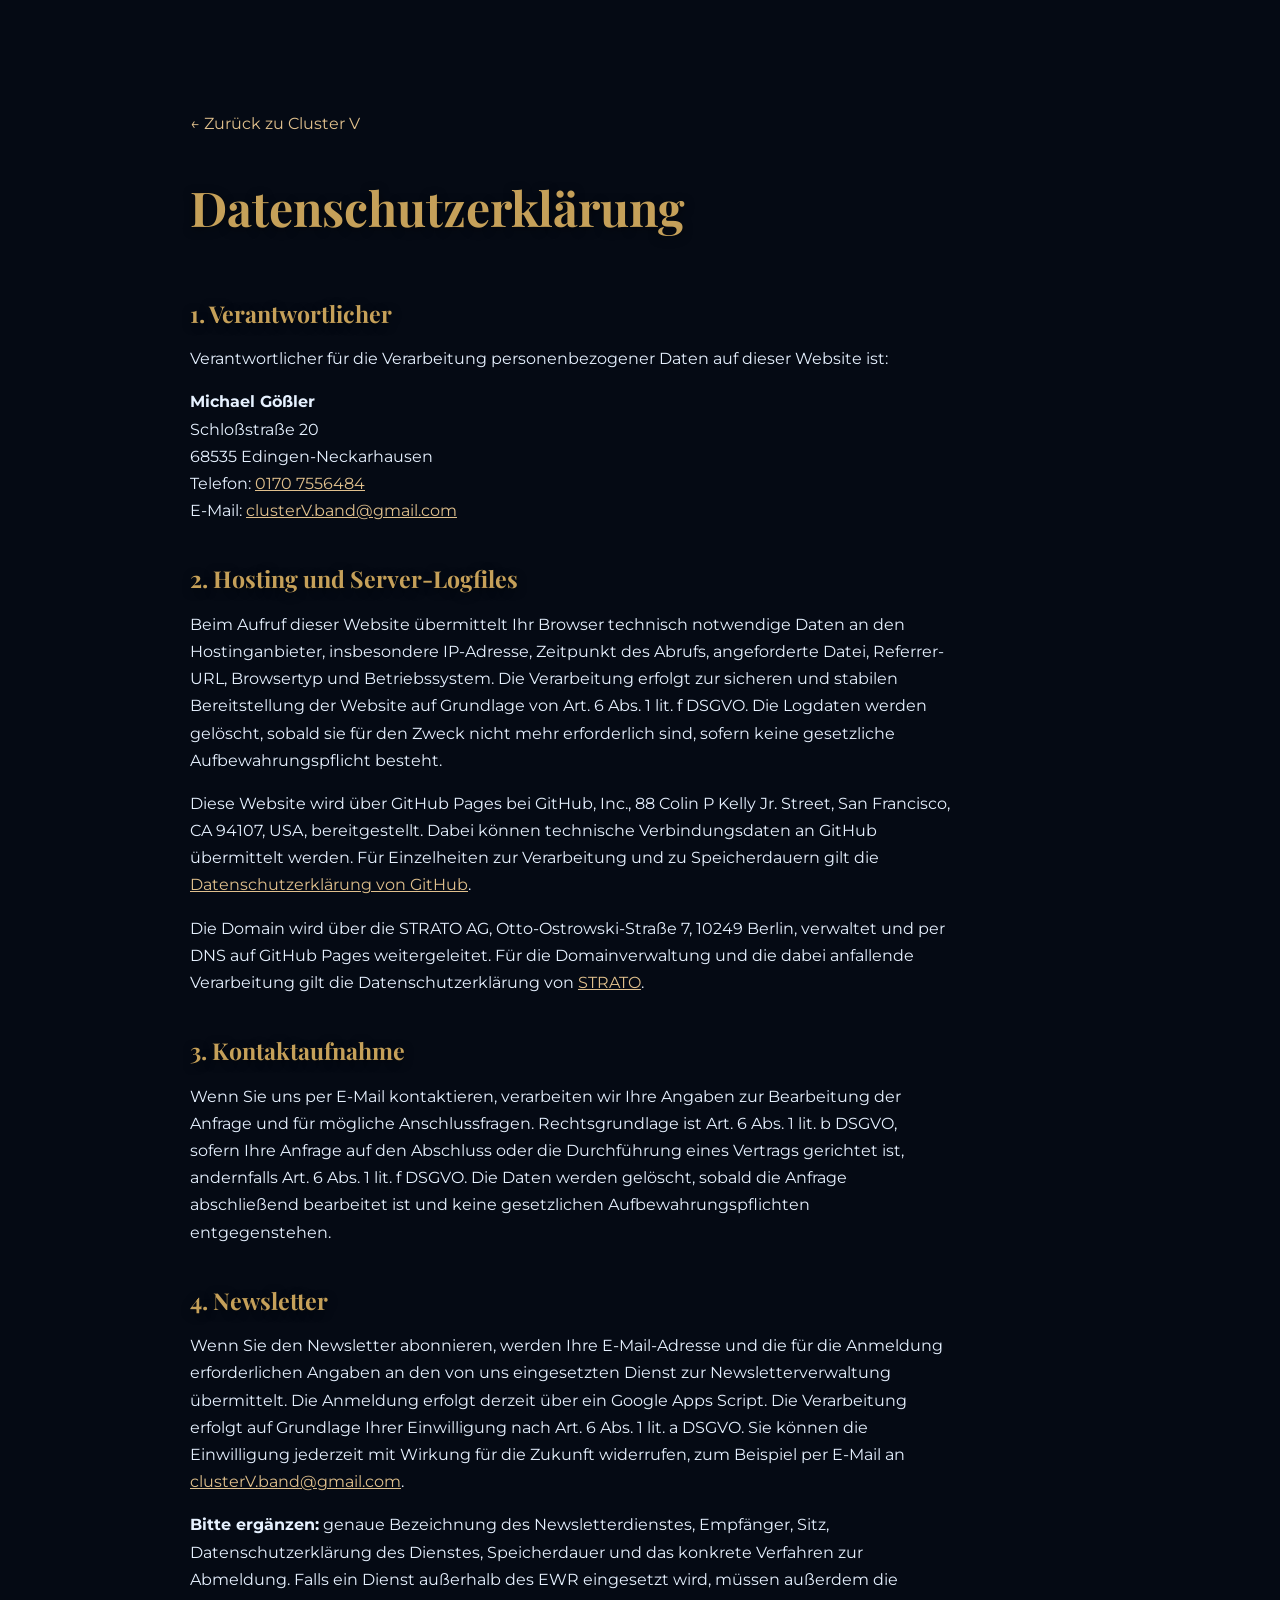
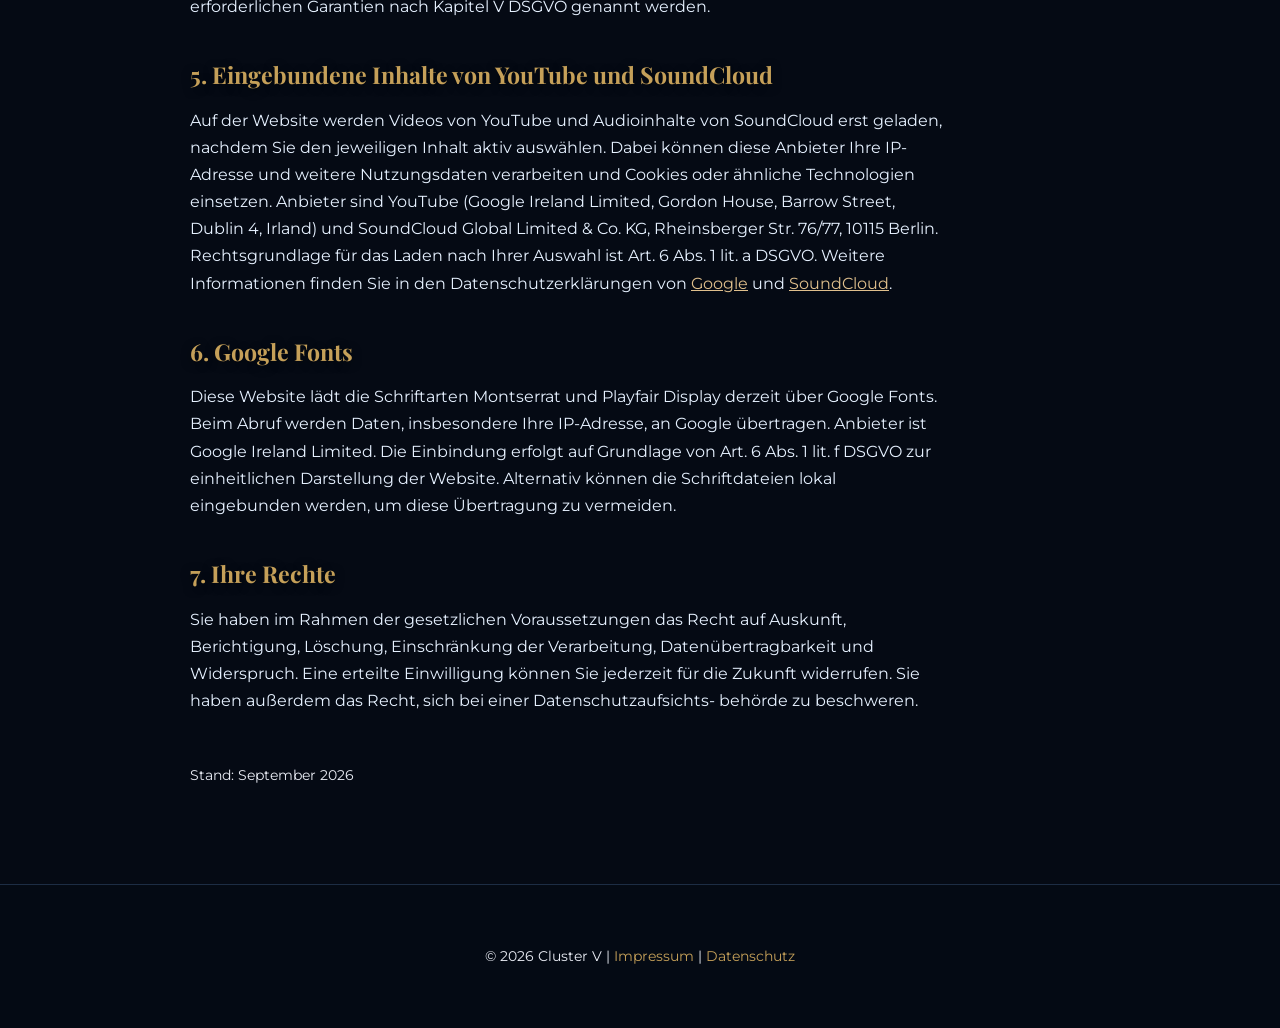
==== datenschutz.html @ 7e2f96c8 "Impressum und Datenschutz" ====
<!doctype html>
<html lang="de">
  <head>
    <meta charset="UTF-8" />
    <meta name="viewport" content="width=device-width, initial-scale=1.0" />
    <meta name="description" content="Datenschutzerklärung von Cluster V" />
    <title>Datenschutz | Cluster V</title>
    <link rel="stylesheet" href="style.css" />
    <link rel="preconnect" href="https://fonts.googleapis.com" />
    <link rel="preconnect" href="https://fonts.gstatic.com" crossorigin />
    <link
      href="https://fonts.googleapis.com/css2?family=Playfair+Display:wght@700&family=Montserrat:wght@300;400;600&display=swap"
      rel="stylesheet"
    />
  </head>
  <body class="legal-page">
    <main class="legal-content">
      <a class="legal-back" href="index.html">&larr; Zurück zu Cluster V</a>
      <h1>Datenschutzerklärung</h1>

      <h2>1. Verantwortlicher</h2>
      <p>
        Verantwortlicher für die Verarbeitung personenbezogener Daten auf dieser
        Website ist:
      </p>
      <address>
        <strong>Michael Gößler</strong><br />
        Schloßstraße 20<br />
        68535 Edingen-Neckarhausen<br />
        Telefon: <a href="tel:+491707556484">0170 7556484</a><br />
        E-Mail:
        <a href="mailto:clusterV.band@gmail.com">clusterV.band@gmail.com</a>
      </address>

      <h2>2. Hosting und Server-Logfiles</h2>
      <p>
        Beim Aufruf dieser Website übermittelt Ihr Browser technisch notwendige
        Daten an den Hostinganbieter, insbesondere IP-Adresse, Zeitpunkt des
        Abrufs, angeforderte Datei, Referrer-URL, Browsertyp und Betriebssystem.
        Die Verarbeitung erfolgt zur sicheren und stabilen Bereitstellung der
        Website auf Grundlage von Art. 6 Abs. 1 lit. f DSGVO. Die Logdaten
        werden gelöscht, sobald sie für den Zweck nicht mehr erforderlich sind,
        sofern keine gesetzliche Aufbewahrungspflicht besteht.
      </p>
      <p>
        Diese Website wird über GitHub Pages bei GitHub, Inc., 88 Colin P Kelly
        Jr. Street, San Francisco, CA 94107, USA, bereitgestellt. Dabei können
        technische Verbindungsdaten an GitHub übermittelt werden. Für
        Einzelheiten zur Verarbeitung und zu Speicherdauern gilt die
        <a
          href="https://docs.github.com/en/site-policy/privacy-policies/github-privacy-statement"
          target="_blank"
          rel="noopener noreferrer"
          >Datenschutzerklärung von GitHub</a
        >.
      </p>
      <p>
        Die Domain wird über die STRATO AG, Otto-Ostrowski-Straße 7, 10249
        Berlin, verwaltet und per DNS auf GitHub Pages weitergeleitet. Für die
        Domainverwaltung und die dabei anfallende Verarbeitung gilt die
        Datenschutzerklärung von
        <a
          href="https://www.strato.de/datenschutz/"
          target="_blank"
          rel="noopener noreferrer"
          >STRATO</a
        >.
      </p>

      <h2>3. Kontaktaufnahme</h2>
      <p>
        Wenn Sie uns per E-Mail kontaktieren, verarbeiten wir Ihre Angaben zur
        Bearbeitung der Anfrage und für mögliche Anschlussfragen.
        Rechtsgrundlage ist Art. 6 Abs. 1 lit. b DSGVO, sofern Ihre Anfrage auf
        den Abschluss oder die Durchführung eines Vertrags gerichtet ist,
        andernfalls Art. 6 Abs. 1 lit. f DSGVO. Die Daten werden gelöscht,
        sobald die Anfrage abschließend bearbeitet ist und keine gesetzlichen
        Aufbewahrungspflichten entgegenstehen.
      </p>

      <h2>4. Newsletter</h2>
      <p>
        Wenn Sie den Newsletter abonnieren, werden Ihre E-Mail-Adresse und die
        für die Anmeldung erforderlichen Angaben an den von uns eingesetzten
        Dienst zur Newsletterverwaltung übermittelt. Die Anmeldung erfolgt
        derzeit über ein Google Apps Script. Die Verarbeitung erfolgt auf
        Grundlage Ihrer Einwilligung nach Art. 6 Abs. 1 lit. a DSGVO. Sie können
        die Einwilligung jederzeit mit Wirkung für die Zukunft widerrufen, zum
        Beispiel per E-Mail an
        <a href="mailto:clusterV.band@gmail.com">clusterV.band@gmail.com</a>.
      </p>
      <p>
        <strong>Bitte ergänzen:</strong> genaue Bezeichnung des
        Newsletterdienstes, Empfänger, Sitz, Datenschutzerklärung des Dienstes,
        Speicherdauer und das konkrete Verfahren zur Abmeldung. Falls ein Dienst
        außerhalb des EWR eingesetzt wird, müssen außerdem die erforderlichen
        Garantien nach Kapitel V DSGVO genannt werden.
      </p>

      <h2>5. Eingebundene Inhalte von YouTube und SoundCloud</h2>
      <p>
        Auf der Website werden Videos von YouTube und Audioinhalte von
        SoundCloud erst geladen, nachdem Sie den jeweiligen Inhalt aktiv
        auswählen. Dabei können diese Anbieter Ihre IP-Adresse und weitere
        Nutzungsdaten verarbeiten und Cookies oder ähnliche Technologien
        einsetzen. Anbieter sind YouTube (Google Ireland Limited, Gordon House,
        Barrow Street, Dublin 4, Irland) und SoundCloud Global Limited &amp; Co.
        KG, Rheinsberger Str. 76/77, 10115 Berlin. Rechtsgrundlage für das Laden
        nach Ihrer Auswahl ist Art. 6 Abs. 1 lit. a DSGVO. Weitere Informationen
        finden Sie in den Datenschutzerklärungen von
        <a
          href="https://policies.google.com/privacy"
          target="_blank"
          rel="noopener noreferrer"
          >Google</a
        >
        und
        <a
          href="https://soundcloud.com/pages/privacy"
          target="_blank"
          rel="noopener noreferrer"
          >SoundCloud</a
        >.
      </p>

      <h2>6. Google Fonts</h2>
      <p>
        Diese Website lädt die Schriftarten Montserrat und Playfair Display
        derzeit über Google Fonts. Beim Abruf werden Daten, insbesondere Ihre
        IP-Adresse, an Google übertragen. Anbieter ist Google Ireland Limited.
        Die Einbindung erfolgt auf Grundlage von Art. 6 Abs. 1 lit. f DSGVO zur
        einheitlichen Darstellung der Website. Alternativ können die
        Schriftdateien lokal eingebunden werden, um diese Übertragung zu
        vermeiden.
      </p>

      <h2>7. Ihre Rechte</h2>
      <p>
        Sie haben im Rahmen der gesetzlichen Voraussetzungen das Recht auf
        Auskunft, Berichtigung, Löschung, Einschränkung der Verarbeitung,
        Datenübertragbarkeit und Widerspruch. Eine erteilte Einwilligung können
        Sie jederzeit für die Zukunft widerrufen. Sie haben außerdem das Recht,
        sich bei einer Datenschutzaufsichts- behörde zu beschweren.
      </p>

      <p class="legal-updated">Stand: September 2026</p>
    </main>
    <footer>
      <p>
        &copy; <span id="currentYear">2026</span> Cluster V |
        <a href="impressum.html">Impressum</a> |
        <a href="datenschutz.html">Datenschutz</a>
      </p>
    </footer>
    <script>
      document.getElementById("currentYear").textContent =
        new Date().getFullYear();
    </script>
  </body>
</html>
---- style.css ----
/* 
 * Variablen für ein konsistentes Farbschema und Abstände 
 */
:root {
    --dark-blue: #050a14;
    --navy-medium: #0a192f;
    --accent-gold: #c5a059;
    --accent-gold-bright: #e0c08d;
    --text-light: #e6f1ff;
    --text-muted: #eaedf5;
    --text-green: #c1ff72;
    --navy-border: #1d2d44;
    --members-gap-desktop: 20px; /* Abstand zwischen den Mitgliedern auf größeren Bildschirmen */
    --members-gap-mobile: 10px;  /* Abstand zwischen den Mitgliedern auf kleineren Bildschirmen */
    --bg-overlay: rgba(5, 10, 20, 0.8);
}

html {
    /* Verhindert, dass der fixed Header die Überschrift beim Scrollen überdeckt */
    scroll-padding-top: 70px; /* Reduziert, um exakter mit der Header-Höhe abzuschließen */
    scroll-behavior: smooth;
    overflow-x: hidden; /* Verhindert horizontales Scrollen auf HTML-Ebene */
}

* { margin: 0; padding: 0; box-sizing: border-box; }

body {
    font-family: 'Montserrat', sans-serif;
    background-color: var(--dark-blue);
    color: var(--text-light);
    line-height: 1.7;
    overflow-x: hidden;
    /* Aktiviert Scroll-Snap für das Einrasten der Sektionen */
    scroll-snap-type: y proximity; 
}

h1, h2 {
    font-family: 'Playfair Display', serif;
    color: var(--accent-gold);
    font-size: clamp(2rem, 8vw, 3rem); /* Responsive font size for h2 */
    margin-bottom: 40px;
    text-shadow: 0 2px 10px rgba(0,0,0,0.5);
}

.logo {
    font-family: 'Montserrat', sans-serif;
    font-size: 1.1rem;
    font-weight: 800;
    color: var(--accent-gold) !important; /* !important überschreibt das inline color:inherit aus dem HTML */
    text-transform: uppercase;
    letter-spacing: 2px;
    transition: color 0.3s ease;
}

header {
    background: transparent;
    padding: 30px 4%;
    position: fixed;
    width: 100%;
    top: 0;
    z-index: 1000;
    border-bottom: 1px solid transparent;
    transition: background 0.4s, padding 0.4s, backdrop-filter 0.4s;
}

header.scrolled {
    background: rgba(5, 10, 20, 0.95);
    backdrop-filter: blur(15px);
    border-bottom: 1px solid rgba(197, 160, 89, 0.1);
    padding: 15px 4%;
}

nav {
    display: flex;
    justify-content: space-between;
    align-items: center;
    width: 100%;
}

.audio-control {
    position: absolute;
    bottom: 40px;
    left: 60px;
    z-index: 100;
}

#musicToggle {
    background: transparent;
    border: 1px solid rgba(197, 160, 89, 0.4);
    backdrop-filter: blur(5px);
    color: var(--accent-gold);
    padding: 8px 20px;
    border-radius: 20px;
    cursor: pointer;
    font-family: 'Montserrat', sans-serif;
    font-size: 0.75rem;
    text-transform: uppercase;
    letter-spacing: 1px;
    transition: background-color 0.4s, border-color 0.4s, box-shadow 0.4s;
}

#musicToggle:hover, #musicToggle.playing {
    background: rgba(197, 160, 89, 0.2);
    border-color: var(--accent-gold);
    box-shadow: 0 0 15px rgba(197, 160, 89, 0.3);
}

.menu-toggle {
    display: none;
    flex-direction: column;
    cursor: pointer;
    gap: 5px;
    z-index: 1001;
}

.menu-toggle span {
    width: 25px;
    height: 2px;
    background-color: var(--accent-gold);
    transition: all 0.3s ease;
}

/* Animation für das Hamburger-Menü zum X */
.menu-open .menu-toggle span:nth-child(1) { transform: rotate(45deg) translate(5px, 5px); }
.menu-open .menu-toggle span:nth-child(2) { opacity: 0; }
.menu-open .menu-toggle span:nth-child(3) { transform: rotate(-45deg) translate(5px, -5px); }

.nav-links { list-style: none; display: flex; margin-left: auto; }
.nav-links li { margin-left: 30px; }
.nav-links a {
    text-decoration: none;
    color: var(--text-light);
    font-size: 0.85rem;
    font-weight: 600;
    text-transform: uppercase;
    letter-spacing: 2px;
    transition: color 0.3s ease;
}
.nav-links a:hover,
.nav-links a.active { color: var(--accent-gold); }

.hero-content {
    width: 100%;
    display: flex;
    flex-direction: column;
    align-items: center;
    justify-content: center;
}

.hero-content h1 { 
    font-family: 'Montserrat', sans-serif;
    font-size: clamp(3.5rem, 15vw, 7rem); 
    margin-bottom: 20px;
    letter-spacing: 12px;
    color: var(--text-green);
    text-transform: uppercase;
}

.hero-subtitle {
    font-size: clamp(1rem, 3vw, 1.2rem);
    letter-spacing: 4px;
    color: var(--text-muted);
    text-transform: uppercase;
}

.hero-subtitle2 {
    font-size: clamp(0.85rem, 2vw, 1rem);
    letter-spacing: 3px;
    color: var(--text-muted);
    text-transform: uppercase;
}

.hero-marquee-wrapper {
    width: min(90vw, 820px);
    margin: 100px auto 0;
    overflow: hidden;
    border: 1px solid rgba(197, 160, 89, 0.35);
    background: rgba(5, 10, 20, 0.65);
    backdrop-filter: blur(8px);
    border-radius: 999px;
    box-shadow: 0 10px 35px rgba(0, 0, 0, 0.25);
}

.hero-marquee {
    display: flex;
    width: max-content;
    white-space: nowrap;
    animation: hero-marquee 16s linear infinite;
    padding: 10px 24px;
    font-size: 0.85rem;
    letter-spacing: 1.5px;
    text-transform: uppercase;
    color: var(--accent-gold-bright);
}

.hero-marquee span,
.hero-marquee a {
    padding-right: 3rem;
}

.hero-marquee a {
    color: var(--accent-gold-bright);
    text-decoration: none;
}

.hero-marquee a:hover {
    color: var(--text-green);
}

@keyframes hero-marquee {
    from { transform: translateX(10%); }
    to { transform: translateX(-50%); }
}

/* Sanftes Einblenden für dynamische Inhalte */
.component-fade-in {
    animation: fadeIn 0.5s ease-in forwards;
}
@keyframes fadeIn { from { opacity: 0; } to { opacity: 1; } }

/* Scroll Down Indicator */
.scroll-indicator {
    position: fixed;
    bottom: 40px;
    right: 60px;
    left: auto;
    transform: none;
    width: 30px;
    height: 50px;
    border: 2px solid var(--accent-gold);
    border-radius: 25px;
    cursor: pointer;
    z-index: 1000;
    display: flex;
    align-items: center;
    justify-content: center;
    opacity: 0;
    visibility: hidden;
    transition: opacity 0.4s ease, visibility 0.4s;
}

/* Nur anzeigen, wenn die übergeordnete Sektion aktiv ist */
section.active > .scroll-indicator {
    opacity: 1;
    visibility: visible;
}

.scroll-indicator.up {
    bottom: 105px;
}

.scroll-indicator span {
    position: absolute;
    width: 10px;
    height: 10px;
    border-bottom: 2px solid var(--accent-gold);
    border-right: 2px solid var(--accent-gold);
    top: 50%;
    left: 50%;
    transform: translate(-50%, -70%) rotate(45deg);
    animation: scroll-ani 2s infinite;
}

.scroll-indicator.up span {
    transform: translate(-50%, -30%) rotate(-135deg);
    animation: scroll-ani-up 2s infinite;
}

@keyframes scroll-ani {
    0% { opacity: 0.1; transform: translate(-50%, -100%) rotate(45deg); }
    50% { opacity: 1; transform: translate(-50%, -20%) rotate(45deg); }
    100% { opacity: 0.1; transform: translate(-50%, 20%) rotate(45deg); }
}

@keyframes scroll-ani-up {
    0% { opacity: 0.1; transform: translate(-50%, 40%) rotate(-135deg); }
    50% { opacity: 1; transform: translate(-50%, -40%) rotate(-135deg); }
    100% { opacity: 0.1; transform: translate(-50%, -80%) rotate(-135deg); }
}

.section-content {
    max-width: 800px;
    margin: 0 auto;
    width: 100%;
}

.aktuelles-image-wrapper {
    margin: 40px auto 0;
    max-width: 900px;
    width: 100%;
}

.aktuelles-links {
    display: flex;
    flex-wrap: wrap;
    justify-content: center;
    gap: 16px;
    margin: 0 auto 30px;
    max-width: 720px;
}

.aktuelles-links a {
    display: inline-flex;
    align-items: center;
    justify-content: center;
    padding: 14px 22px;
    border: 1px solid rgba(197, 160, 89, 0.35);
    background: rgba(5, 10, 20, 0.8);
    color: var(--text-light);
    text-decoration: none;
    text-transform: uppercase;
    letter-spacing: 1px;
    font-weight: 700;
    transition: transform 0.25s ease, background 0.25s ease, border-color 0.25s ease;
}

.aktuelles-links a:hover {
    background: rgba(197, 160, 89, 0.15);
    border-color: var(--accent-gold);
    transform: translateY(-1px);
}

.aktuelles-image-wrapper img {
    width: 100%;
    height: auto;
    border-radius: 12px;
    box-shadow: 0 12px 35px rgba(0, 0, 0, 0.45);
    border: 1px solid rgba(197, 160, 89, 0.2);
}

.container { padding: 60px 10%; text-align: center; }

.fullscreen-section {
    min-height: 100vh;
    width: 100%;
    background-size: cover;
    background-position: center;
    background-attachment: scroll;
    background-repeat: no-repeat;
    display: flex;
    flex-direction: column;
    justify-content: flex-start; /* Inhalt oben ausrichten statt zentrieren */
    align-items: center;
    text-align: center;
    position: relative;
    scroll-snap-align: start;
    scroll-snap-stop: always;
    /* content-visibility kann bei Smooth-Scroll zu Rucklern führen, 
       daher für stabilere Navigation auf visible gesetzt */
    content-visibility: visible;
    contain-intrinsic-size: 100vh;
    will-change: transform;
    padding-top: 60px; /* Reduziert, damit die Überschrift weiter oben steht */
}

/* Video Hintergrund Setup */
.video-bg-container {
    position: fixed;
    top: 0;
    left: 0;
    width: 100%;
    height: 100%;
    z-index: -2;
    background-color: var(--dark-blue);
    overflow: hidden;
}

.video-bg-container video {
    width: 100%;
    height: 100%;
    object-fit: cover;
}

.video-mobile { display: none; }

/* Sektions-Hintergründe */
/* Zentrale Steuerung des Band-Hintergrundbildes für alle Sektionen */
#about, #video, #audio, #galerie, #gigs, #presse, #contact {
    background-color: var(--bg-overlay);
}

/* Hero-Sektion: Heller und klarer Fokus auf das Bild */
#hero {
    background-color: rgba(5, 10, 20, 0.3);
    padding-top: 18vh; /* Rückt den Text auf Desktop-Bildschirmen tiefer nach unten */
}

.description-text { 
    margin: 0 auto 40px; 
    font-size: 1.1rem; 
    text-align: center; 
}

.description-text p { 
    margin-bottom: 20px; 
}

.members { 
    display: flex; 
    justify-content: center; 
    gap: var(--members-gap-desktop); 
    flex-wrap: wrap; 
}

/* Mitglied-Karte: Nutzt Flexbox für die vertikale Zentrierung des Namens */
.member {
    border: 1px solid var(--accent-gold);
    border-radius: 4px;
    background: rgba(197, 160, 89, 0.05);
    width: calc(50% - var(--members-gap-desktop) / 2);
    height: 90px;
    display: flex;
    flex-direction: column;
    justify-content: center;
    align-items: center;
    text-align: center;
    position: relative;
    cursor: pointer;
    z-index: 1;
    /* overflow: hidden entfernt, damit das schwebende Foto außerhalb des Rahmens sichtbar ist */
    transition: all 0.3s ease;
}

.member:hover { z-index: 100; }

/* Schwebendes Foto: Erscheint beim Hover über dem Namen */
.member-photo {
    position: absolute;
    bottom: 110%;
    left: 50%;
    transform: translateX(-50%) translateY(10px);
    width: 100%; /* Exakt so breit wie der Rahmen um den Namen */
    height: auto;
    aspect-ratio: 4 / 3;
    object-fit: cover;
    border-radius: 8px;
    border: 1px solid var(--accent-gold);
    box-shadow: 0 10px 25px rgba(0, 0, 0, 0.5);
    background-color: var(--navy-medium); /* Platzhalter-Farbe */
    background-image: linear-gradient(45deg, var(--navy-medium) 25%, var(--navy-border) 50%, var(--navy-medium) 75%);
    background-size: 200% 100%;
    animation: skeleton-loading 1.5s infinite linear;
    opacity: 0;
    visibility: hidden;
    transition: all 0.3s ease;
    pointer-events: none;
    z-index: 10;
}

@keyframes skeleton-loading {
    0% { background-position: 200% 0; }
    100% { background-position: -200% 0; }
}

/* Stil für den Platzhalter (wenn kein Bild vorhanden ist) */
.member-photo.placeholder {
    background-color: var(--navy-medium);
    display: flex;
    align-items: center;
    justify-content: center;
}

.member-photo.placeholder::after {
    content: 'CV'; /* Cluster V Initialen */
    font-family: 'Playfair Display', serif;
    font-size: 2.2rem;
    color: var(--accent-gold);
    opacity: 0.5;
    letter-spacing: 2px;
}

.member:hover .member-photo { 
    opacity: 1; 
    visibility: visible; 
    /* WICHTIG: translateX(-50%) muss hier erhalten bleiben, sonst springt das Bild zur Seite */
    transform: translateX(-50%) translateY(0); 
}

.media-grid { 
    display: grid; 
    grid-template-columns: repeat(auto-fit, minmax(320px, 1fr)); 
    margin: 40px 0 0; 
    gap: 30px; 
}

.media-item { 
    width: 100%; 
}

.video-container {
    position: relative; 
    padding-bottom: 56.25%; 
    height: 0; 
    overflow: hidden;
    background-color: var(--navy-medium); 
    border: 1px solid rgba(197, 160, 89, 0.2); 
    cursor: pointer;
}

.video-placeholder {
    position: absolute; top: 0; left: 0; width: 100%; height: 100%;
    display: flex; align-items: center; justify-content: center;
    padding: 20px; color: var(--accent-gold-bright); z-index: 1;
    transition: all 0.3s ease; background-color: var(--navy-medium);
    background-image: linear-gradient(rgba(5, 10, 20, 0.2), rgba(5, 10, 20, 0.2));
    background-size: cover;
    background-position: center;
}

.video-container:hover .video-placeholder { filter: brightness(1.2); color: var(--accent-gold-bright); }

/* Play-Button Icon */
.video-placeholder span { margin: 0 10px; text-shadow: 0 0 10px rgba(0, 0, 0, 1), 0 2px 6px rgba(0, 0, 0, 0.8); font-weight: 600; line-height: 2.5rem; }
.video-placeholder::before { content: '▶'; font-size: 2.5rem; margin-right: 15px; font-style: normal; line-height: 1; }

.video-container iframe { position: absolute; top: 0; left: 0; width: 100%; height: 100%; z-index: 2; background: transparent; }

.video-fallback-message {
    display: none;
    padding: 40px 20px;
    border: 1px dashed var(--accent-gold);
    background: rgba(197, 160, 89, 0.05);
    color: var(--text-muted);
    border-radius: 4px;
    margin-top: 20px;
    text-align: center;
}

.video-fallback-message a { color: var(--accent-gold); text-decoration: underline; }

.youtube-blocked .video-fallback-message { display: block; }
.youtube-blocked #content-video { display: none; }

.audio-grid { display: grid; grid-template-columns: repeat(auto-fit, minmax(320px, 1fr)); gap: 20px; margin-top: 30px; }
.audio-item { 
    border-radius: 4px; 
    overflow: hidden; 
    border: 1px solid rgba(197, 160, 89, 0.2); 
    padding: 15px;
    background: rgba(255, 255, 255, 0.02);
}
.audio-title, .video-title {
    color: var(--accent-gold-bright);
    font-weight: 600;
    margin-bottom: 12px;
    text-align: left;
    font-size: 1rem;
}

/* Galerie Styling */
.gallery-grid {
    display: grid;
    grid-template-columns: repeat(auto-fill, minmax(180px, 1fr));
    gap: 15px;
    margin-top: 30px;
}

.gallery-item {
    cursor: pointer;
    overflow: hidden;
    border-radius: 4px;
    border: 1px solid var(--accent-gold); /* Kräftigerer Rahmen für Platzhalter */
    aspect-ratio: 1 / 1;
    min-height: 150px; /* Fallback für Browser, die aspect-ratio nicht unterstützen */
    background-color: rgba(10, 25, 47, 0.8); /* Deutlichere Box-Farbe */
    /* Dezent animierter Shimmer-Effekt für den Ladezustand */
    background-image: linear-gradient(
        90deg, 
        transparent 0%, 
        rgba(197, 160, 89, 0.05) 50%, 
        transparent 100%
    );
    background-size: 200% 100%;
    animation: shimmer 2.5s infinite linear;
    position: relative;
    display: flex;
    align-items: center;
    justify-content: center;
}

@keyframes shimmer {
    0% { background-position: 200% 0; }
    100% { background-position: -200% 0; }
}

.gallery-item::before {
    content: 'Wird geladen...';
    position: absolute;
    top: 50%;
    left: 50%;
    transform: translate(-50%, -50%) !important;
    color: var(--accent-gold);
    opacity: 0.8;
    font-size: 0.7rem;
    letter-spacing: 1px;
    text-transform: uppercase;
    z-index: 0; /* Hinter dem Bild */
    text-align: center;
    width: 100%;
}

.gallery-item img {
    width: 100%;
    height: 100%;
    object-fit: cover;
    transition: transform 0.5s ease, opacity 0.6s ease;
    position: relative;
    z-index: 1; /* Liegt über dem CV Text */
    opacity: 0; /* Startet unsichtbar */
    background: transparent; /* Wichtig: Kein Hintergrund, der den Platzhalter verdeckt */
}

/* Sobald das Bild geladen ist (via JS Klasse), wird es eingeblendet */
.gallery-item img.loaded {
    opacity: 1;
}

.gallery-item:hover img {
    transform: scale(1.05);
}

/* Presse-Sektion: Kartenlayout mit Gold-Akzent an der Seite */
.press-grid { display: grid; grid-template-columns: repeat(auto-fit, minmax(300px, 1fr)); gap: 30px; margin-top: 40px; }
.press-card { background: rgba(255, 255, 255, 0.03); padding: 30px; border-radius: 8px; border-left: 3px solid var(--accent-gold); transition: transform 0.3s ease; }
.press-card.has-link:hover { transform: translateY(-5px); }

/* Bessere Lesbarkeit und Modernität für Presse-Zitate */
.press-card a { text-decoration: none; color: inherit; }
.press-card a:hover .quote { color: var(--accent-gold-bright); }
.press-card .quote { font-size: 1.05rem; line-height: 1.6; }
.press-card .quote { font-style: italic; margin-bottom: 15px; color: var(--text-light); }
.press-card cite { display: block; font-size: 0.9rem; color: var(--accent-gold); font-weight: 600; }

/* Responsiver Container für die Gig-Tabelle */
.table-responsive {
    width: 100%;
    overflow-x: auto;
    -webkit-overflow-scrolling: touch; /* Sanftes Scrollen auf iOS */
    margin-bottom: 1rem;
}

.gig-table { width: 100%; border-collapse: collapse; margin-top: 20px; text-align: left; }
.gig-table th { color: var(--accent-gold); padding: 15px; border-bottom: 1px solid var(--accent-gold); }
.gig-table td { padding: 15px; border-bottom: 1px solid var(--navy-border); }
.past-gig { opacity: 0.6; filter: grayscale(1); font-size: 0.9em; }

/* Modal: Fullscreen Overlay für Bilder */
.modal {
    display: none; position: fixed; z-index: 2000; left: 0; top: 0; width: 100%; height: 100%;
    background-color: rgba(5, 10, 20, 0.9); backdrop-filter: blur(10px); justify-content: center; align-items: center;
}
.modal.active { display: flex; }
.modal-content { max-width: 90%; max-height: 90%; border: 2px solid var(--accent-gold); border-radius: 4px; box-shadow: 0 0 30px rgba(0,0,0,0.8); }
.close-modal {
    position: absolute; top: 30px; right: 40px; color: #fff; font-size: 50px; font-weight: bold; cursor: pointer;
    z-index: 2100; line-height: 1; transition: all 0.3s ease; 
    text-shadow: 0 0 15px rgba(0,0,0,0.8), 0 0 5px rgba(0,0,0,1);
}
.close-modal:hover { color: var(--accent-gold); transform: scale(1.1); }

.btn {
    display: inline-block; margin-top: 25px; padding: 14px 35px; border: 1px solid var(--accent-gold);
    color: var(--accent-gold); text-decoration: none; font-weight: bold; transition: all 0.3s cubic-bezier(0.4, 0, 0.2, 1); border-radius: 2px;
}
.btn:hover { background: var(--accent-gold); color: var(--dark-blue); transform: translateY(-3px); box-shadow: 0 10px 20px rgba(197, 160, 89, 0.2); }
.btn-small { padding: 10px 25px; font-size: 0.85rem; margin-top: 10px; }

footer { padding: 60px; text-align: center; color: var(--text-muted); font-size: 0.85rem; border-top: 1px solid var(--navy-border); background: rgba(5, 10, 20, 0.5); }
footer a { color: var(--accent-gold); text-decoration: none; }
footer a:hover { color: var(--accent-gold-bright); text-decoration: underline; }
.social-links { margin-top: 20px; display: flex; justify-content: center; gap: 20px; }
.social-links a svg { width: 24px; height: 24px; fill: var(--text-muted); transition: all 0.3s ease; }
.social-links a:hover svg { fill: var(--accent-gold); transform: scale(1.1); }

.reveal { opacity: 0; transform: translateY(30px); transition: all 0.8s ease-out; will-change: transform, opacity; }
.reveal.active { opacity: 1; transform: translateY(0); }

/* Rechtstext-Seiten */
.legal-page { min-height: 100vh; display: flex; flex-direction: column; }
.legal-content { width: min(900px, 90%); margin: 0 auto; padding: 110px 0 80px; flex: 1; }
.legal-content h1 { margin-bottom: 45px; }
.legal-content h2 { font-size: 1.45rem; margin: 35px 0 12px; }
.legal-content p, .legal-content address { max-width: 760px; margin-bottom: 16px; font-style: normal; }
.legal-content a { color: var(--accent-gold-bright); }
.legal-back { display: inline-block; margin-bottom: 30px; color: var(--accent-gold); text-decoration: none; }
.legal-back:hover { color: var(--text-green); }
.legal-updated { margin-top: 50px; color: var(--text-muted); font-size: 0.85rem; }

@media (max-width: 768px) {
    .members { 
        gap: var(--members-gap-mobile); 
    }
    .member { 
        width: calc(50% - var(--members-gap-mobile) / 2); 
        height: auto; 
        padding: 15px 10px; 
    }
    .hero-content h1 {
        font-size: clamp(2.5rem, 12vw, 4rem);
        letter-spacing: 4px; /* Deutlich reduziert, damit das Wort nicht über den Rand ragt */
        width: 100%;
        word-wrap: break-word;
    }
    .member-photo { 
        position: static; 
        transform: none; 
        opacity: 1; 
        visibility: visible; 
        width: 100%; 
        height: auto; 
        aspect-ratio: 4 / 3; 
        margin-bottom: 10px; 
        pointer-events: auto; 
    }
    .nav-links {
        display: flex; 
        flex-direction: column; 
        position: absolute; 
        top: 70px; 
        left: 0; 
        width: 100%;
        background: var(--dark-blue); 
        padding: 0 20px; 
        max-height: 0;
        visibility: hidden; 
        opacity: 0; 
        overflow: hidden; 
        transition: 0.4s;
    }
    .nav-links.active { 
        max-height: 450px; 
        visibility: visible;
        opacity: 1; 
        padding: 20px; 
    }
    .nav-links li {
        margin: 0;
        border-bottom: 1px solid rgba(197, 160, 89, 0.1);
    }
    .nav-links a {
        display: block;
        padding: 15px 0; /* Vergrößert das Touch-Target auf ca. 48px Höhe */
        width: 100%;
    }
    .menu-toggle {
        display: flex; /* Das Hamburger-Menü Icon einblenden */
    }
    header {
        padding: 15px 5%;
        background: rgba(5, 10, 20, 0.95) !important; /* Header auf Mobile immer sichtbar machen */
    }
    .container {
        padding: 40px 5%;
    }

    .gallery-grid {
        grid-template-columns: repeat(2, 1fr); /* Erzwingt zwei Spalten auf Mobile */
        gap: 10px; /* Etwas schmalere Abstände */
    }

    /* Mobile Ansicht: Fokus auf Atmosphäre und Lesbarkeit */
    #hero, #about, #video, #audio, #galerie, #gigs, #presse, #contact {
        background-attachment: scroll !important; 
        background-size: cover !important; /* Erzeugt den gewünschten "Ausschnitt" (füllt Screen) */
        background-position: center center !important;
        min-height: 100vh; /* Fullscreen-Gefühl zurück */
        display: flex;
        justify-content: flex-start !important; /* Auch mobil oben ausrichten */
        padding-top: 80px; /* Etwas weniger Abstand auf Mobile für direkten Fokus */
    }

    .video-desktop { display: none; }
    .video-mobile { display: block; }

    #hero {
        /* Im Hero-Bereich auch mobil etwas heller bleiben */
        background-color: rgba(5, 10, 20, 0.2) !important;
    }

    .audio-control { 
        left: 20px; 
        bottom: 20px; 
    }
    .scroll-indicator { 
        right: 20px; 
        bottom: 20px; 
    }
    .scroll-indicator.up { 
        bottom: 80px; 
    }
}
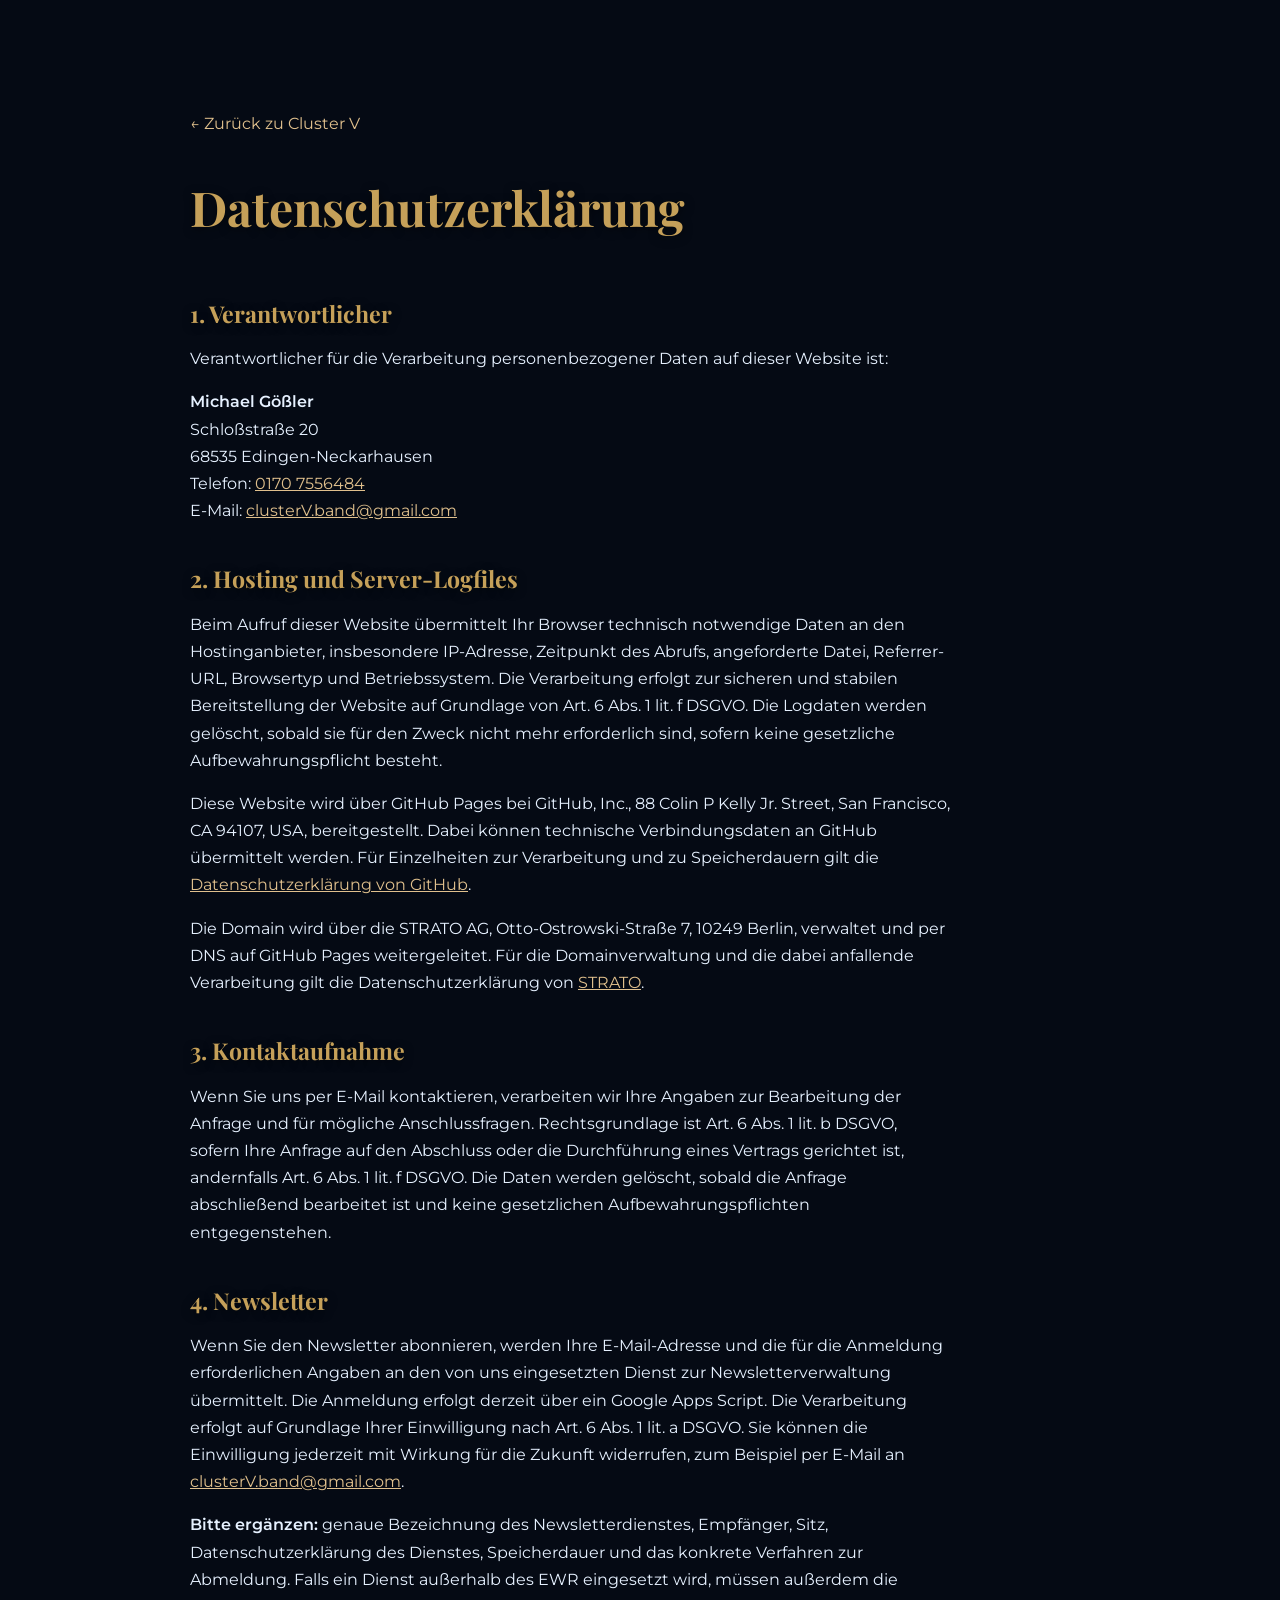
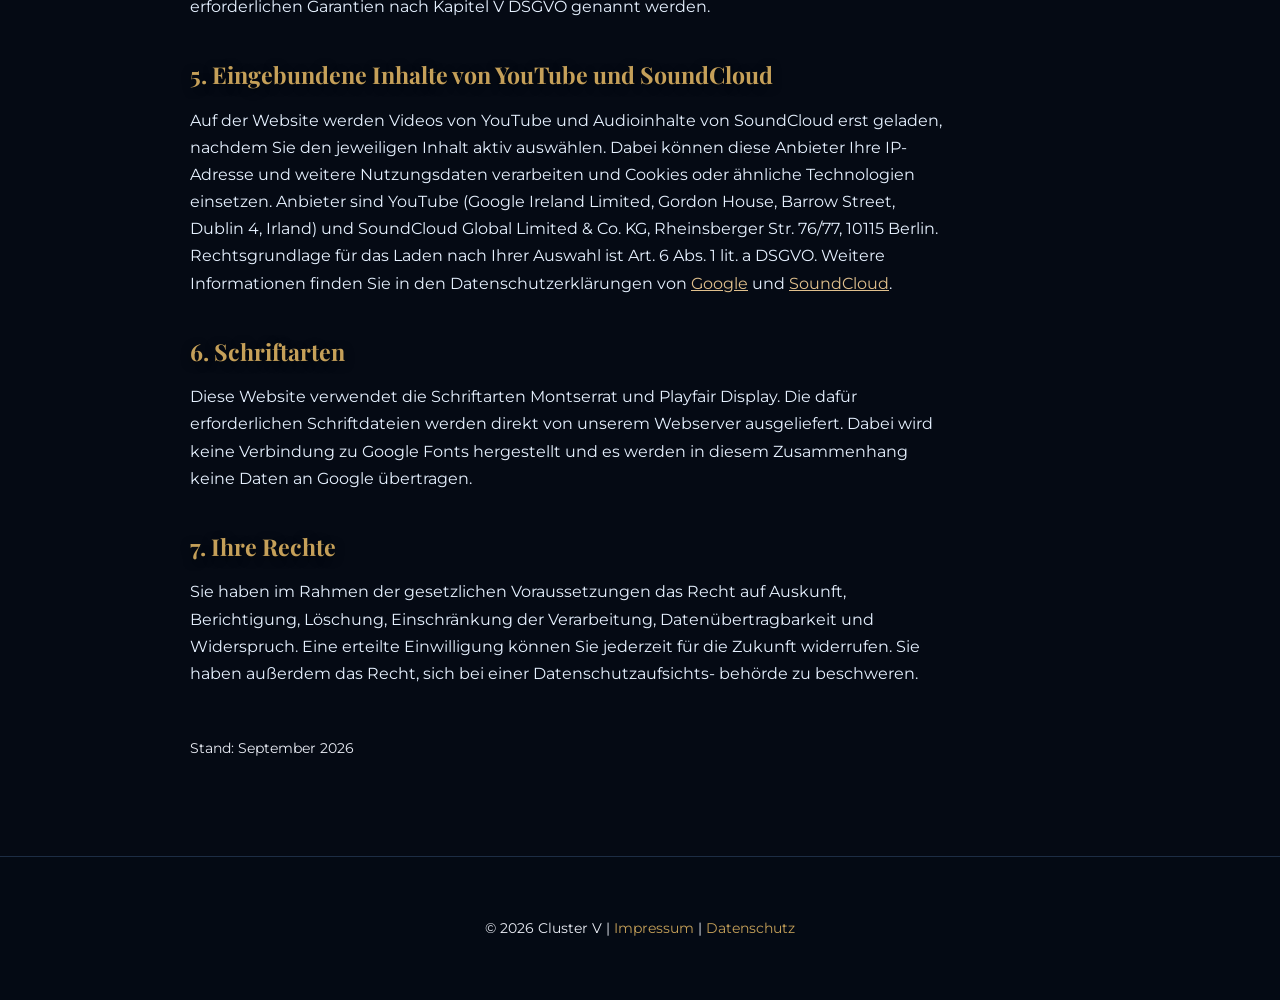
==== commit 40422150: "Google Fonts Lokal" ====
--- a/datenschutz.html
+++ b/datenschutz.html
@@ -6,12 +6,6 @@
     <meta name="description" content="Datenschutzerklärung von Cluster V" />
     <title>Datenschutz | Cluster V</title>
     <link rel="stylesheet" href="style.css" />
-    <link rel="preconnect" href="https://fonts.googleapis.com" />
-    <link rel="preconnect" href="https://fonts.gstatic.com" crossorigin />
-    <link
-      href="https://fonts.googleapis.com/css2?family=Playfair+Display:wght@700&family=Montserrat:wght@300;400;600&display=swap"
-      rel="stylesheet"
-    />
   </head>
   <body class="legal-page">
     <main class="legal-content">
@@ -123,15 +117,13 @@
         >.
       </p>
 
-      <h2>6. Google Fonts</h2>
+      <h2>6. Schriftarten</h2>
       <p>
-        Diese Website lädt die Schriftarten Montserrat und Playfair Display
-        derzeit über Google Fonts. Beim Abruf werden Daten, insbesondere Ihre
-        IP-Adresse, an Google übertragen. Anbieter ist Google Ireland Limited.
-        Die Einbindung erfolgt auf Grundlage von Art. 6 Abs. 1 lit. f DSGVO zur
-        einheitlichen Darstellung der Website. Alternativ können die
-        Schriftdateien lokal eingebunden werden, um diese Übertragung zu
-        vermeiden.
+        Diese Website verwendet die Schriftarten Montserrat und Playfair
+        Display. Die dafür erforderlichen Schriftdateien werden direkt von
+        unserem Webserver ausgeliefert. Dabei wird keine Verbindung zu Google
+        Fonts hergestellt und es werden in diesem Zusammenhang keine Daten an
+        Google übertragen.
       </p>
 
       <h2>7. Ihre Rechte</h2>
--- a/style.css
+++ b/style.css
@@ -1,3 +1,35 @@
+@font-face {
+    font-family: 'Montserrat';
+    font-style: normal;
+    font-weight: 300;
+    font-display: swap;
+    src: url('fonts/montserrat-300.ttf') format('truetype');
+}
+
+@font-face {
+    font-family: 'Montserrat';
+    font-style: normal;
+    font-weight: 400;
+    font-display: swap;
+    src: url('fonts/montserrat-400.ttf') format('truetype');
+}
+
+@font-face {
+    font-family: 'Montserrat';
+    font-style: normal;
+    font-weight: 600;
+    font-display: swap;
+    src: url('fonts/montserrat-600.ttf') format('truetype');
+}
+
+@font-face {
+    font-family: 'Playfair Display';
+    font-style: normal;
+    font-weight: 700;
+    font-display: swap;
+    src: url('fonts/playfair-display-700.ttf') format('truetype');
+}
+
 /* 
  * Variablen für ein konsistentes Farbschema und Abstände 
  */
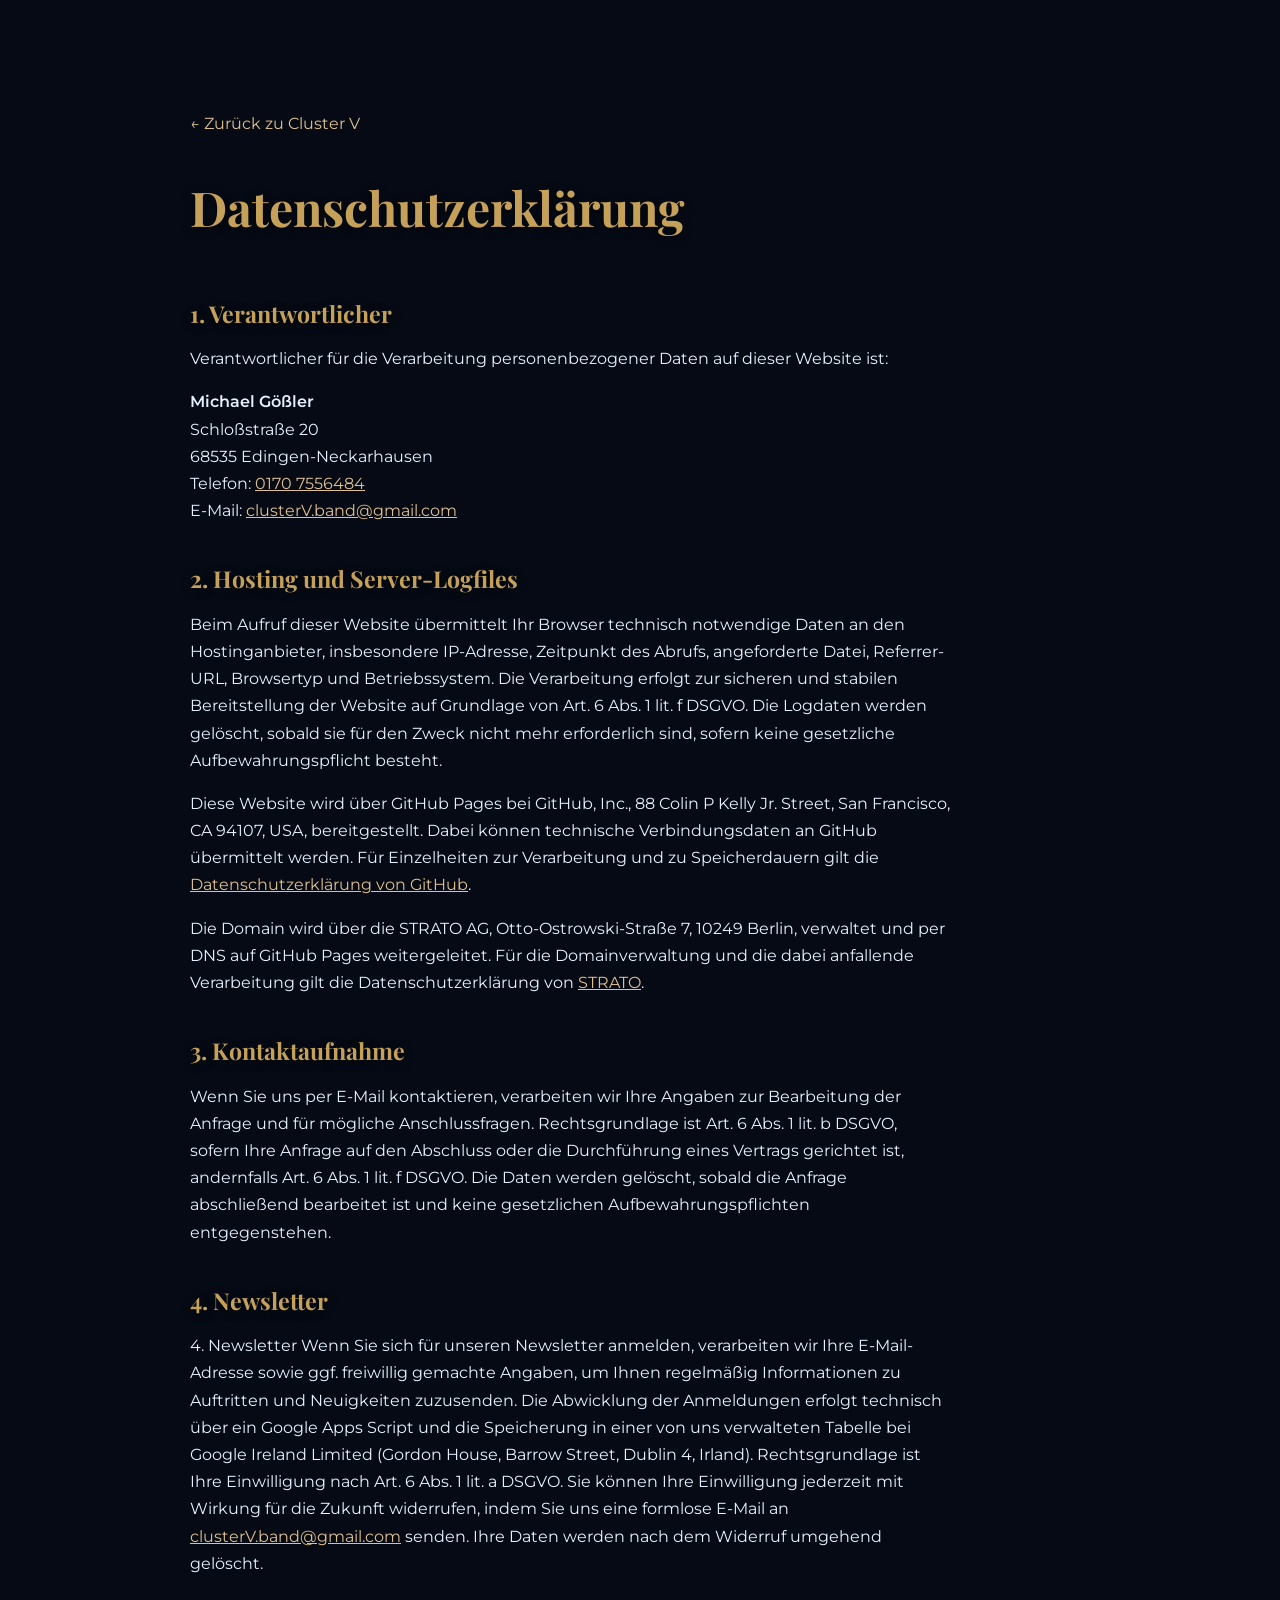
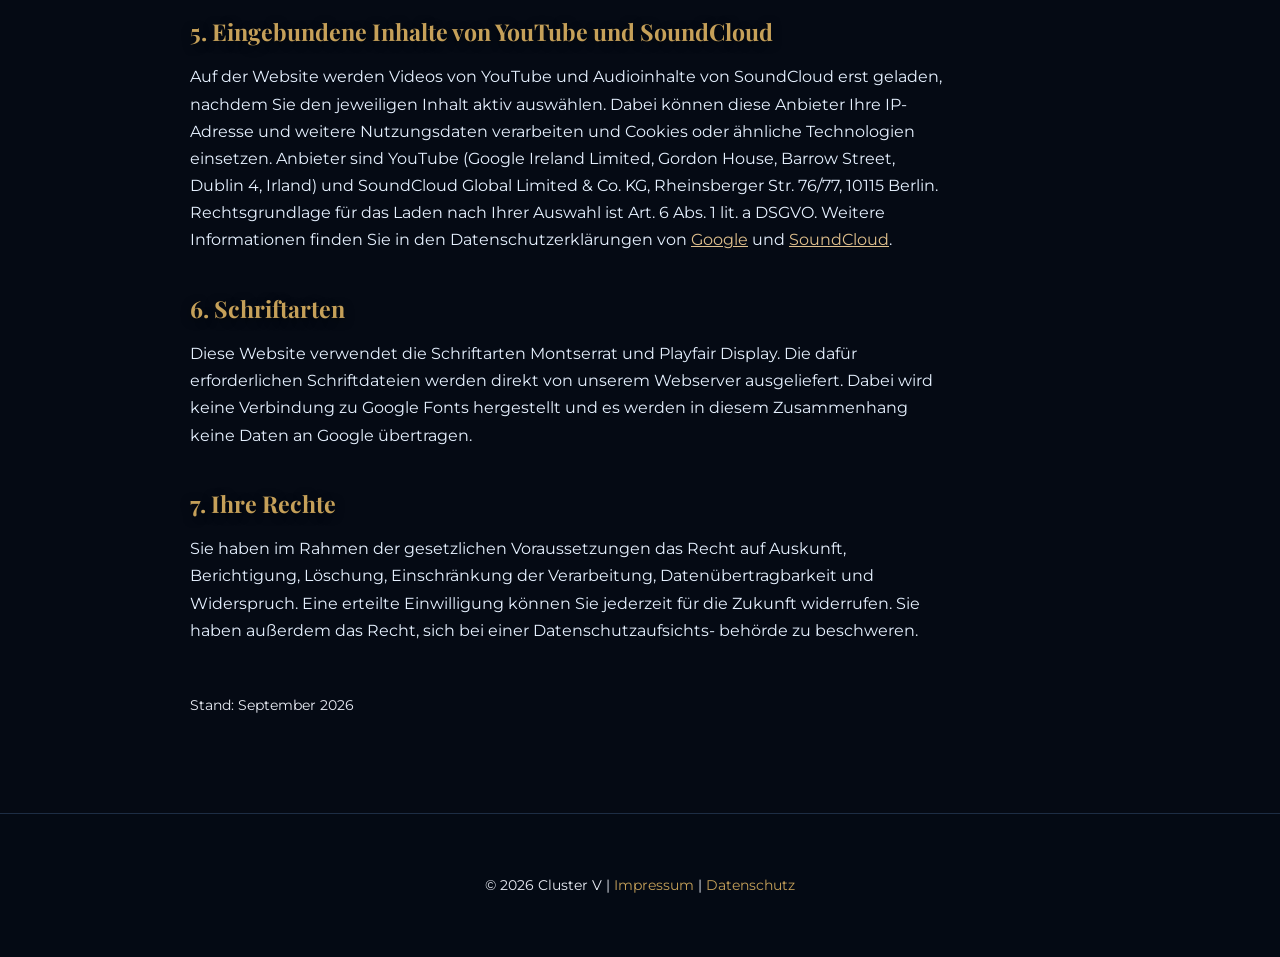
==== commit d3dd0420: "Datenschutz angepaßt" ====
--- a/datenschutz.html
+++ b/datenschutz.html
@@ -74,21 +74,17 @@
 
       <h2>4. Newsletter</h2>
       <p>
-        Wenn Sie den Newsletter abonnieren, werden Ihre E-Mail-Adresse und die
-        für die Anmeldung erforderlichen Angaben an den von uns eingesetzten
-        Dienst zur Newsletterverwaltung übermittelt. Die Anmeldung erfolgt
-        derzeit über ein Google Apps Script. Die Verarbeitung erfolgt auf
-        Grundlage Ihrer Einwilligung nach Art. 6 Abs. 1 lit. a DSGVO. Sie können
-        die Einwilligung jederzeit mit Wirkung für die Zukunft widerrufen, zum
-        Beispiel per E-Mail an
-        <a href="mailto:clusterV.band@gmail.com">clusterV.band@gmail.com</a>.
-      </p>
-      <p>
-        <strong>Bitte ergänzen:</strong> genaue Bezeichnung des
-        Newsletterdienstes, Empfänger, Sitz, Datenschutzerklärung des Dienstes,
-        Speicherdauer und das konkrete Verfahren zur Abmeldung. Falls ein Dienst
-        außerhalb des EWR eingesetzt wird, müssen außerdem die erforderlichen
-        Garantien nach Kapitel V DSGVO genannt werden.
+        4. Newsletter Wenn Sie sich für unseren Newsletter anmelden, verarbeiten
+        wir Ihre E-Mail-Adresse sowie ggf. freiwillig gemachte Angaben, um Ihnen
+        regelmäßig Informationen zu Auftritten und Neuigkeiten zuzusenden. Die
+        Abwicklung der Anmeldungen erfolgt technisch über ein Google Apps Script
+        und die Speicherung in einer von uns verwalteten Tabelle bei Google
+        Ireland Limited (Gordon House, Barrow Street, Dublin 4, Irland).
+        Rechtsgrundlage ist Ihre Einwilligung nach Art. 6 Abs. 1 lit. a DSGVO.
+        Sie können Ihre Einwilligung jederzeit mit Wirkung für die Zukunft
+        widerrufen, indem Sie uns eine formlose E-Mail an
+        <a href="mailto:clusterV.band@gmail.com">clusterV.band@gmail.com</a>
+        senden. Ihre Daten werden nach dem Widerruf umgehend gelöscht.
       </p>
 
       <h2>5. Eingebundene Inhalte von YouTube und SoundCloud</h2>
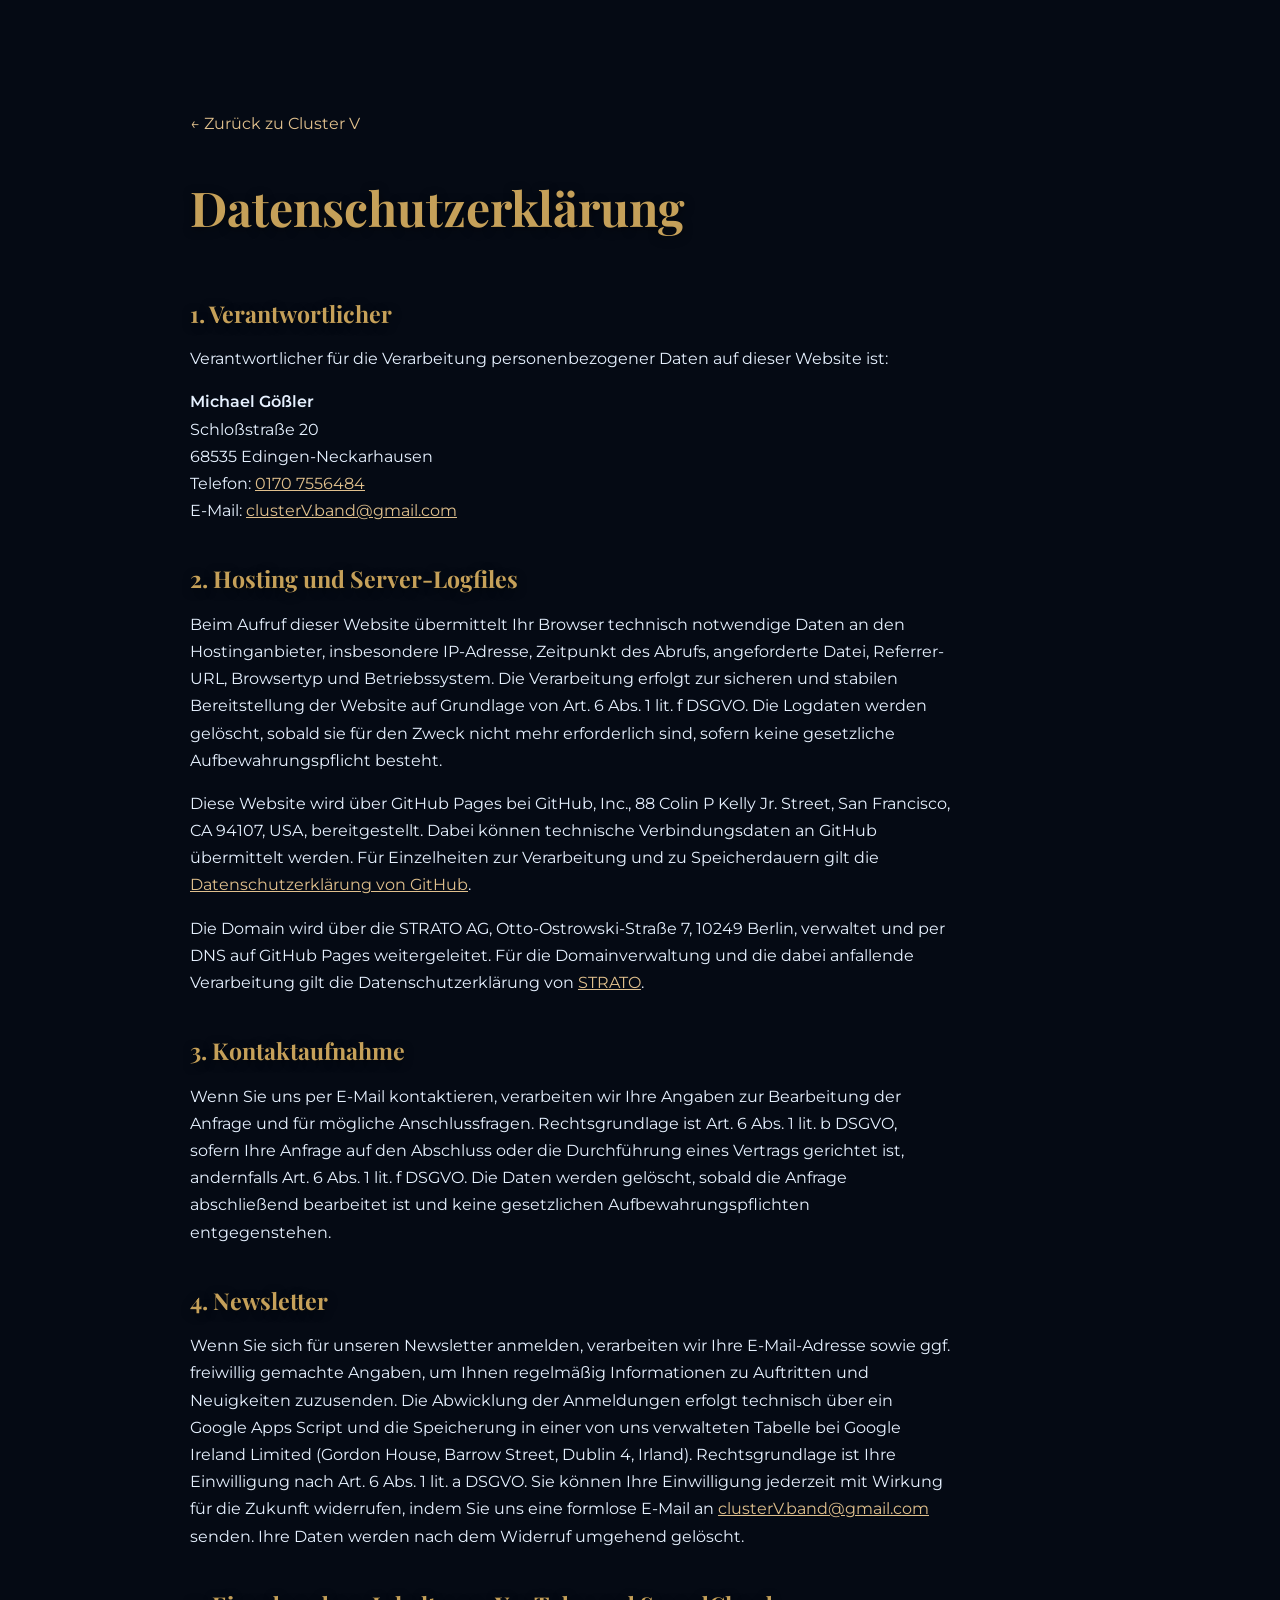
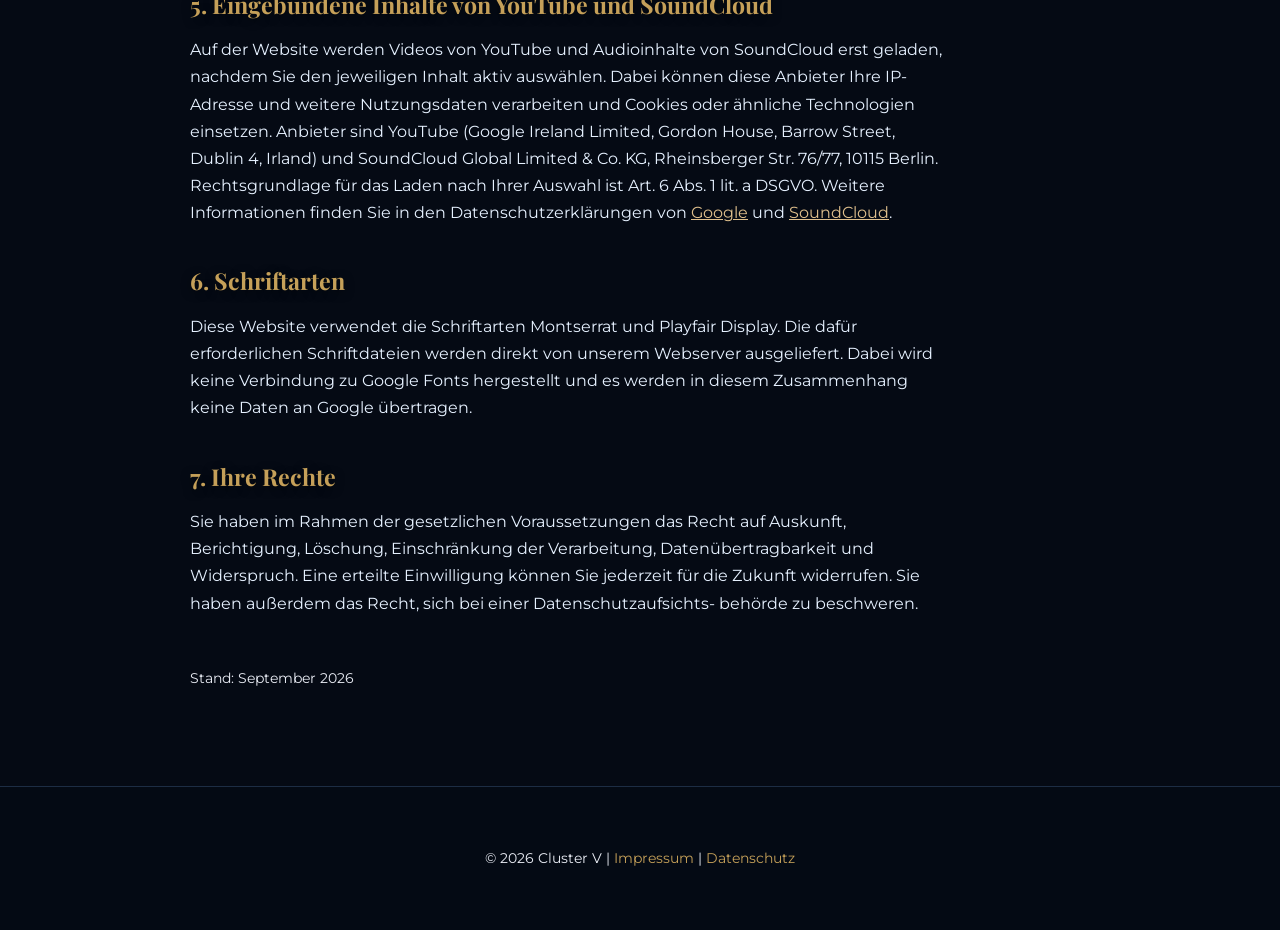
==== commit 9e36249d: "DSGVO" ====
--- a/datenschutz.html
+++ b/datenschutz.html
@@ -72,10 +72,10 @@
         Aufbewahrungspflichten entgegenstehen.
       </p>
 
-      <h2>4. Newsletter</h2>
+      <h2 id="newsletter">4. Newsletter</h2>
       <p>
-        4. Newsletter Wenn Sie sich für unseren Newsletter anmelden, verarbeiten
-        wir Ihre E-Mail-Adresse sowie ggf. freiwillig gemachte Angaben, um Ihnen
+        Wenn Sie sich für unseren Newsletter anmelden, verarbeiten wir Ihre
+        E-Mail-Adresse sowie ggf. freiwillig gemachte Angaben, um Ihnen
         regelmäßig Informationen zu Auftritten und Neuigkeiten zuzusenden. Die
         Abwicklung der Anmeldungen erfolgt technisch über ein Google Apps Script
         und die Speicherung in einer von uns verwalteten Tabelle bei Google
--- a/style.css
+++ b/style.css
@@ -579,6 +579,59 @@
     font-size: 1rem;
 }
 
+.audio-container {
+    position: relative;
+    min-height: 166px;
+    background-color: var(--navy-medium);
+    border: 1px solid rgba(197, 160, 89, 0.2);
+    border-radius: 4px;
+    overflow: hidden;
+}
+
+.audio-placeholder {
+    width: 100%;
+    min-height: 166px;
+    display: flex;
+    flex-direction: column;
+    align-items: center;
+    justify-content: center;
+    padding: 20px;
+    cursor: pointer;
+    background: linear-gradient(135deg, rgba(10, 25, 47, 0.85), rgba(5, 10, 20, 0.95));
+    transition: all 0.3s ease;
+    text-align: center;
+}
+
+.audio-placeholder:hover, .audio-placeholder:focus {
+    background: linear-gradient(135deg, rgba(10, 25, 47, 0.95), rgba(197, 160, 89, 0.2));
+    outline: none;
+}
+
+.audio-play-icon {
+    font-size: 2.2rem;
+    color: var(--accent-gold-bright);
+    margin-bottom: 8px;
+    transition: transform 0.3s ease;
+}
+
+.audio-placeholder:hover .audio-play-icon, .audio-placeholder:focus .audio-play-icon {
+    transform: scale(1.18);
+    color: var(--text-green);
+}
+
+.audio-notice {
+    color: var(--text-light);
+    font-weight: 600;
+    font-size: 0.95rem;
+    margin-bottom: 4px;
+}
+
+.audio-subtext {
+    color: var(--accent-gold);
+    font-size: 0.75rem;
+    opacity: 0.85;
+}
+
 /* Galerie Styling */
 .gallery-grid {
     display: grid;
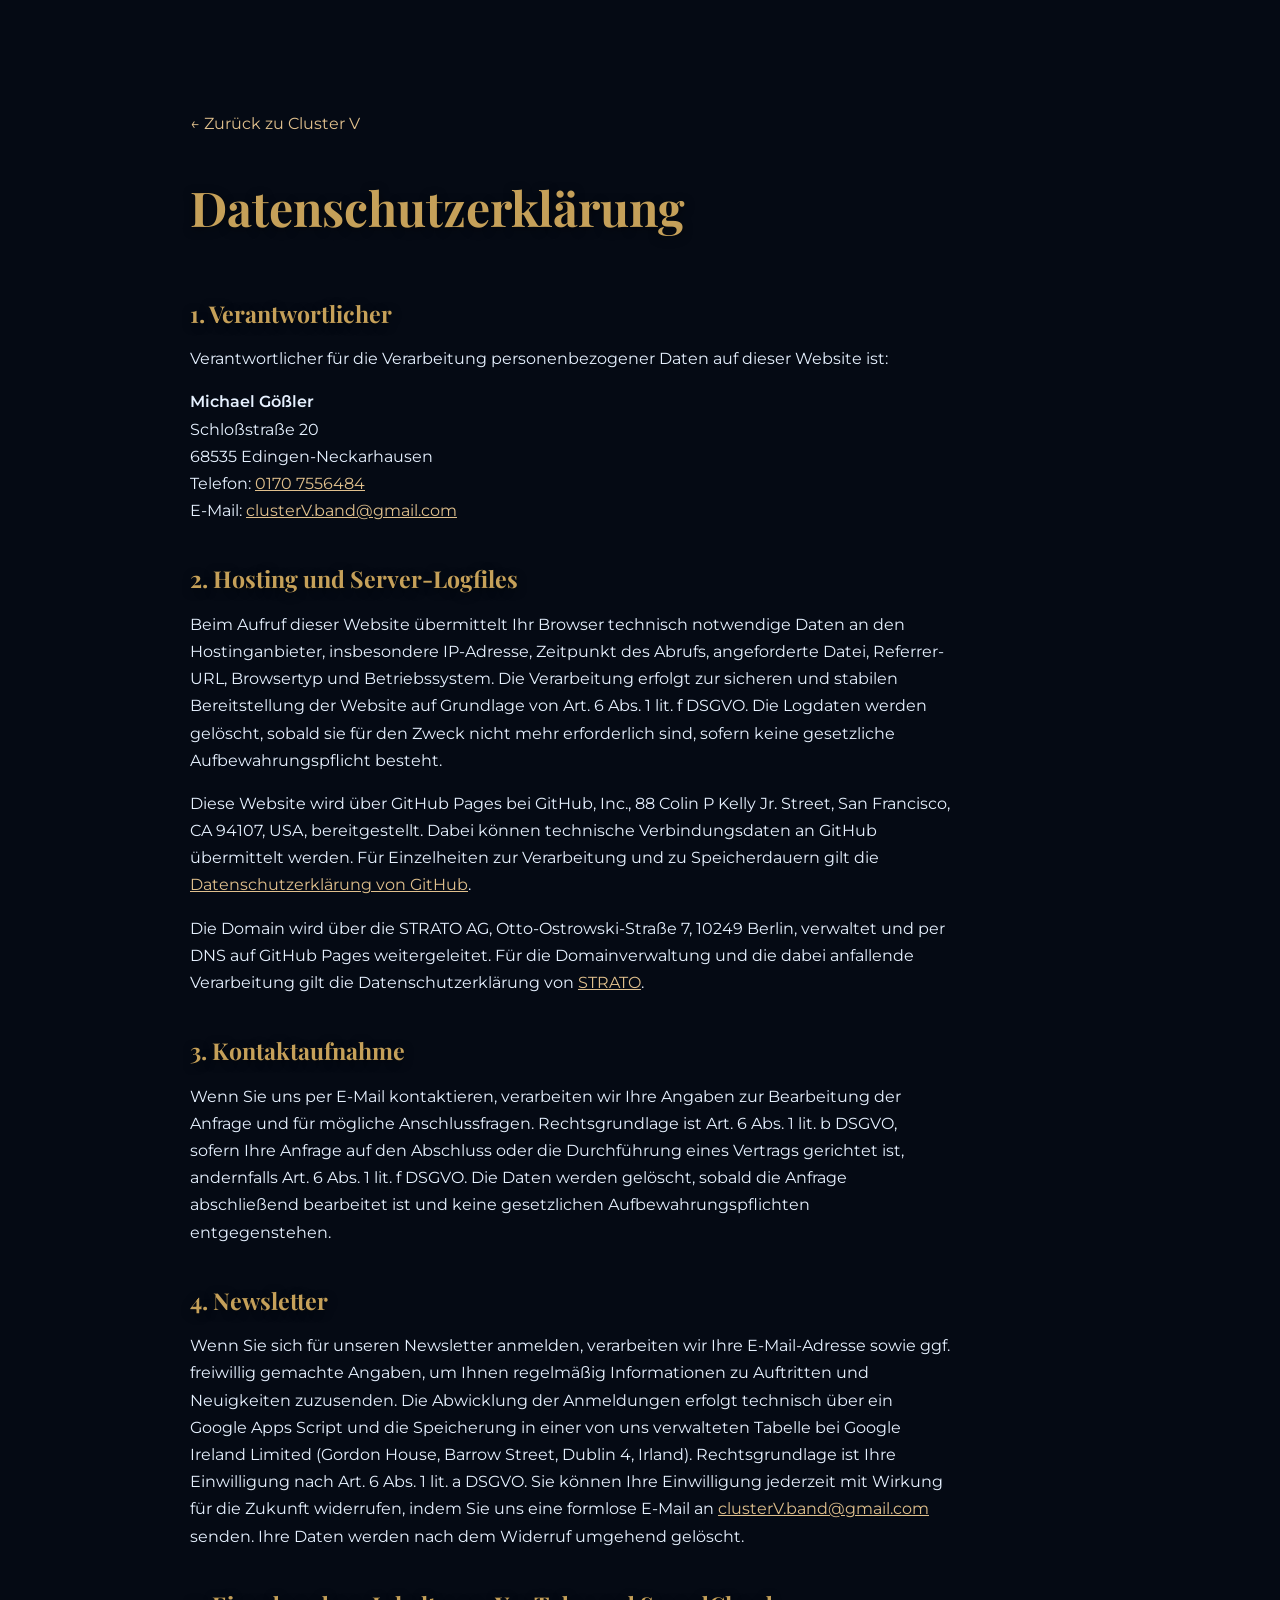
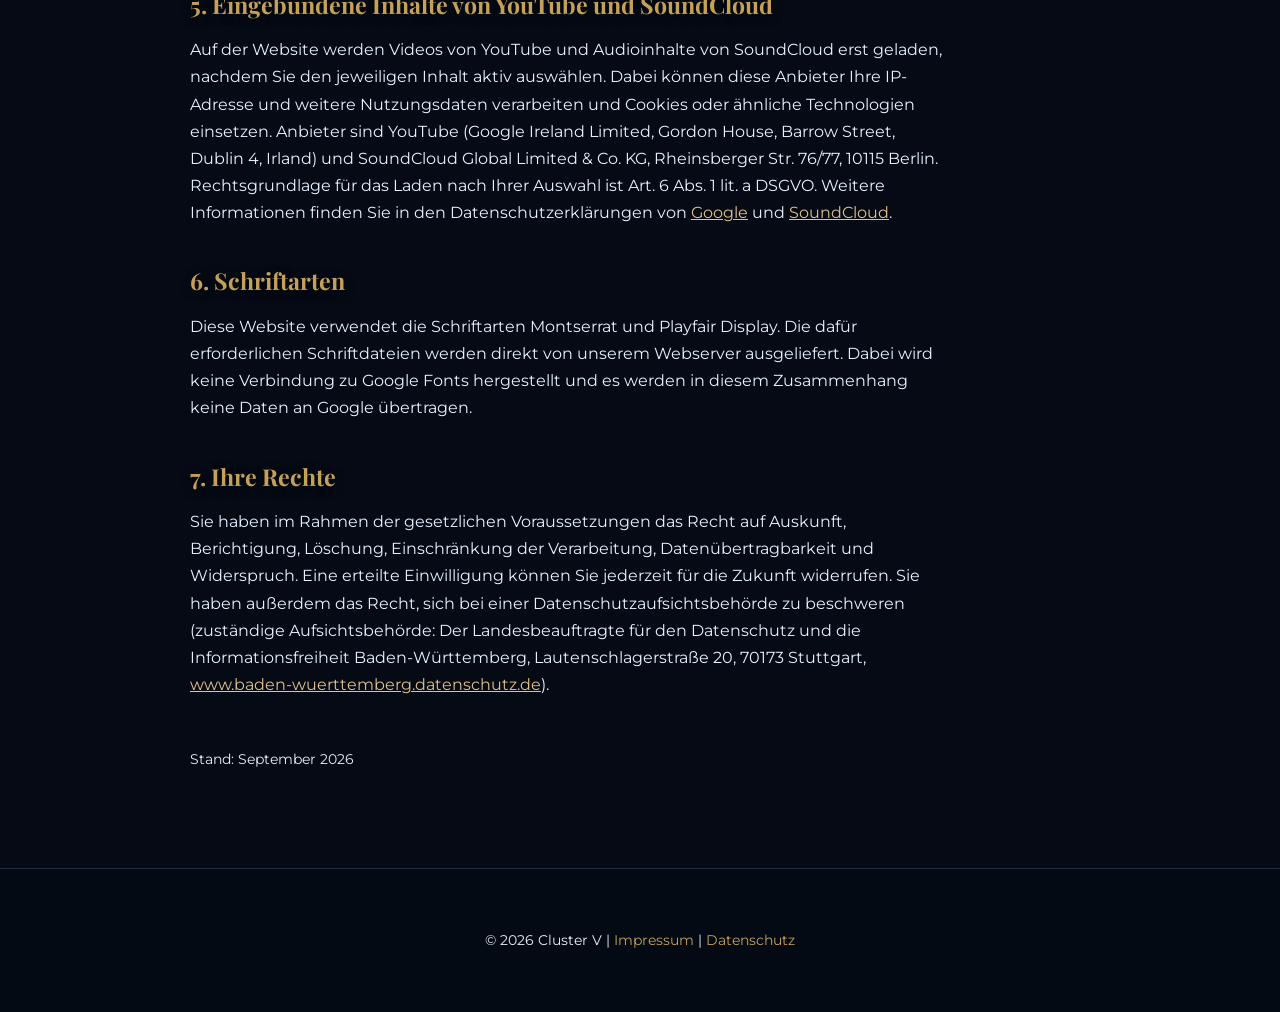
==== commit c249c3ea: "DSGVO" ====
--- a/datenschutz.html
+++ b/datenschutz.html
@@ -128,7 +128,16 @@
         Auskunft, Berichtigung, Löschung, Einschränkung der Verarbeitung,
         Datenübertragbarkeit und Widerspruch. Eine erteilte Einwilligung können
         Sie jederzeit für die Zukunft widerrufen. Sie haben außerdem das Recht,
-        sich bei einer Datenschutzaufsichts- behörde zu beschweren.
+        sich bei einer Datenschutzaufsichtsbehörde zu beschweren (zuständige
+        Aufsichtsbehörde: Der Landesbeauftragte für den Datenschutz und die
+        Informationsfreiheit Baden-Württemberg, Lautenschlagerstraße 20, 70173
+        Stuttgart,
+        <a
+          href="https://www.baden-wuerttemberg.datenschutz.de"
+          target="_blank"
+          rel="noopener noreferrer"
+          >www.baden-wuerttemberg.datenschutz.de</a
+        >).
       </p>
 
       <p class="legal-updated">Stand: September 2026</p>
